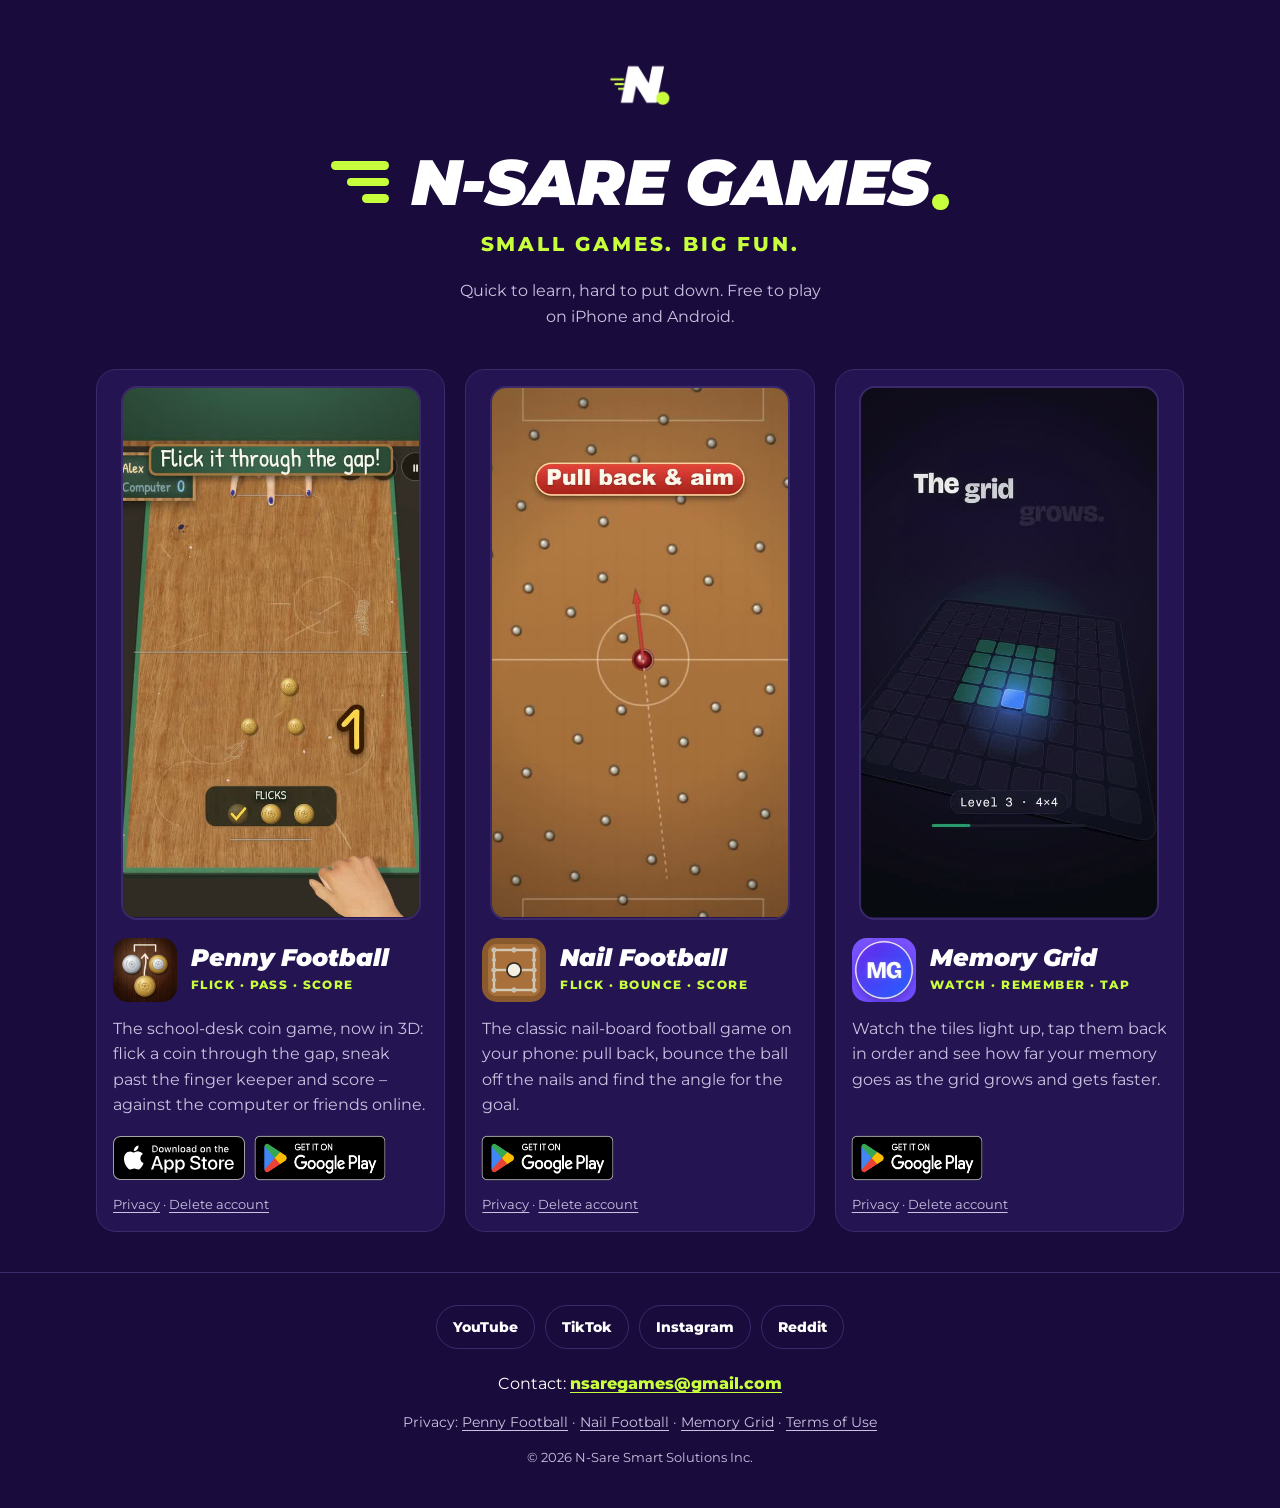
==== games/index.html @ 1e8a56ae "Add games page, privacy, delete-account and terms pages; Games link in menu Co-Authored-By: Claude O" ====
<!doctype html>
<html lang="en">
<head>
<meta charset="utf-8">
<meta name="viewport" content="width=device-width, initial-scale=1">
<title>N-Sare Games – Small Games. Big Fun.</title>
<meta name="description" content="Free mobile games by N-Sare Games: Penny Football, Nail Football and Memory Grid. Download on Google Play and the App Store.">
<meta name="theme-color" content="#1A0B3D">
<link rel="canonical" href="https://nsaresmartsolutions.com/games/">
<meta property="og:type" content="website">
<meta property="og:site_name" content="N-Sare Games">
<meta property="og:title" content="N-Sare Games – Small Games. Big Fun.">
<meta property="og:description" content="Penny Football, Nail Football and Memory Grid – free games for iPhone and Android.">
<meta property="og:url" content="https://nsaresmartsolutions.com/games/">
<meta property="og:image" content="https://nsaresmartsolutions.com/assets/img/og-image.jpg">
<meta property="og:image:width" content="1200">
<meta property="og:image:height" content="630">
<meta name="twitter:card" content="summary_large_image">
<link rel="icon" href="../assets/img/favicon.ico" sizes="any">
<link rel="icon" type="image/png" href="../assets/img/favicon-48.png">
<link rel="apple-touch-icon" href="../assets/img/apple-touch-icon.png">
<link rel="preload" href="../assets/fonts/montserrat-latin-900-italic.woff2" as="font" type="font/woff2" crossorigin>
<link rel="stylesheet" href="../assets/site.css">
<script type="application/ld+json">
{"@context":"https://schema.org","@type":"Organization","name":"N-Sare Games","legalName":"N-Sare Smart Solutions Inc.","url":"https://nsaresmartsolutions.com/games/","logo":"https://nsaresmartsolutions.com/assets/img/apple-touch-icon.png","email":"nsaregames@gmail.com","sameAs":["https://www.youtube.com/@nsaregames","https://www.tiktok.com/@nsaregames","https://www.instagram.com/nsaregames","https://www.reddit.com/user/NsareGames"]}
</script>
</head>
<body>

<header class="hero wrap">
  <img class="logo" src="../assets/img/logo-192.webp" width="88" height="88" alt="">
  <h1 class="wordmark" aria-label="N-Sare Games.">
    <span class="lines" aria-hidden="true"><i></i><i></i><i></i></span>N-SARE GAMES<span class="dot" aria-hidden="true"></span>
  </h1>
  <p class="slogan">Small games. Big fun.</p>
  <p class="intro">Quick to learn, hard to put down. Free to play on iPhone and Android.</p>
</header>

<main class="wrap">
  <section class="games" aria-label="Our games">

    <article class="game" id="penny-football">
      <div class="clip">
        <video autoplay muted loop playsinline preload="metadata" poster="../assets/video/pennyfootball-poster.jpg" aria-label="Penny Football gameplay">
          <source src="../assets/video/pennyfootball.mp4" type="video/mp4">
        </video>
      </div>
      <div class="head">
        <img class="icon" src="../assets/img/icon-pennyfootball.webp" width="64" height="64" alt="Penny Football icon">
        <div>
          <h2>Penny Football</h2>
          <p class="tag">Flick · Pass · Score</p>
        </div>
      </div>
      <p class="pitch">The school-desk coin game, now in 3D: flick a coin through the gap, sneak past the finger keeper and score – against the computer or friends online.</p>
      <div class="badges">
        <a class="apple" href="https://apps.apple.com/app/id6820253275" rel="noopener"><img src="../assets/badges/app-store.svg" width="132" height="44" alt="Download on the App Store"></a>
        <a class="google" href="https://play.google.com/store/apps/details?id=com.nsaresmartsolutions.pennyfootball" rel="noopener"><img src="../assets/badges/google-play.png" width="171" height="66" alt="Get it on Google Play"></a>
      </div>
      <p class="links"><a href="../pennyfootball/privacy/">Privacy</a> · <a href="../pennyfootball/delete-account/">Delete account</a></p>
    </article>

    <article class="game" id="nail-football">
      <div class="clip">
        <video autoplay muted loop playsinline preload="metadata" poster="../assets/video/nailfootball-poster.jpg" aria-label="Nail Football gameplay">
          <source src="../assets/video/nailfootball.mp4" type="video/mp4">
        </video>
      </div>
      <div class="head">
        <img class="icon" src="../assets/img/icon-nailfootball.webp" width="64" height="64" alt="Nail Football icon">
        <div>
          <h2>Nail Football</h2>
          <p class="tag">Flick · Bounce · Score</p>
        </div>
      </div>
      <p class="pitch">The classic nail-board football game on your phone: pull back, bounce the ball off the nails and find the angle for the goal.</p>
      <div class="badges">
        <a class="google" href="https://play.google.com/store/apps/details?id=com.nailfootball.app" rel="noopener"><img src="../assets/badges/google-play.png" width="171" height="66" alt="Get it on Google Play"></a>
      </div>
      <p class="links"><a href="../nailfootball/privacy/">Privacy</a> · <a href="../nailfootball/delete-account/">Delete account</a></p>
    </article>

    <article class="game" id="memory-grid">
      <div class="clip">
        <video autoplay muted loop playsinline preload="metadata" poster="../assets/video/memorygrid-poster.jpg" aria-label="Memory Grid gameplay">
          <source src="../assets/video/memorygrid.mp4" type="video/mp4">
        </video>
      </div>
      <div class="head">
        <img class="icon" src="../assets/img/icon-memorygrid.webp" width="64" height="64" alt="Memory Grid icon">
        <div>
          <h2>Memory Grid</h2>
          <p class="tag">Watch · Remember · Tap</p>
        </div>
      </div>
      <p class="pitch">Watch the tiles light up, tap them back in order and see how far your memory goes as the grid grows and gets faster.</p>
      <div class="badges">
        <a class="google" href="https://play.google.com/store/apps/details?id=com.nsare.memorygrid" rel="noopener"><img src="../assets/badges/google-play.png" width="171" height="66" alt="Get it on Google Play"></a>
      </div>
      <p class="links"><a href="../memorygrid/privacy/">Privacy</a> · <a href="../memorygrid/delete-account/">Delete account</a></p>
    </article>

  </section>
</main>

<footer class="site-footer">
  <div class="wrap">
    <ul class="social" aria-label="Follow N-Sare Games">
      <li><a href="https://www.youtube.com/@nsaregames" rel="noopener">YouTube</a></li>
      <li><a href="https://www.tiktok.com/@nsaregames" rel="noopener">TikTok</a></li>
      <li><a href="https://www.instagram.com/nsaregames" rel="noopener">Instagram</a></li>
      <li><a href="https://www.reddit.com/user/NsareGames" rel="noopener">Reddit</a></li>
    </ul>
    <p class="contact">Contact: <a href="mailto:nsaregames@gmail.com">nsaregames@gmail.com</a></p>
    <p class="legal-links">
      Privacy: <a href="../pennyfootball/privacy/">Penny Football</a> · <a href="../nailfootball/privacy/">Nail Football</a> · <a href="../memorygrid/privacy/">Memory Grid</a> · <a href="../terms/">Terms of Use</a>
    </p>
    <p class="copy">© 2026 N-Sare Smart Solutions Inc.</p>
  </div>
</footer>

<script>
  // Respect "reduce motion": stop the looping clips and show the still image instead.
  if (window.matchMedia && matchMedia('(prefers-reduced-motion: reduce)').matches) {
    document.querySelectorAll('video').forEach(function (v) { v.removeAttribute('autoplay'); v.pause(); });
  }
</script>
</body>
</html>
---- assets/site.css ----
/* N-Sare Games – shared styles. Brand: flat #1A0B3D, accent #C8FF3D, white text. No shadows, no glow. */
@font-face { font-family: "Montserrat"; font-style: normal; font-weight: 400; font-display: swap; src: url("fonts/montserrat-latin-400-normal.woff2") format("woff2"); }
@font-face { font-family: "Montserrat"; font-style: normal; font-weight: 800; font-display: swap; src: url("fonts/montserrat-latin-800-normal.woff2") format("woff2"); }
@font-face { font-family: "Montserrat"; font-style: italic; font-weight: 900; font-display: swap; src: url("fonts/montserrat-latin-900-italic.woff2") format("woff2"); }

:root {
  --bg: #1A0B3D;
  --surface: #241452;
  --line: #3A2A6B;
  --accent: #C8FF3D;
  --text: #FFFFFF;
  --muted: #C9C2E0;
  --radius: 20px;
  color-scheme: dark;
}

* { box-sizing: border-box; }
html { -webkit-text-size-adjust: 100%; }
body {
  margin: 0;
  background: var(--bg);
  color: var(--text);
  font-family: "Montserrat", system-ui, -apple-system, "Segoe UI", Roboto, Arial, sans-serif;
  font-weight: 400;
  font-size: 16px;
  line-height: 1.6;
  -webkit-font-smoothing: antialiased;
}
img, video { display: block; max-width: 100%; }
a { color: var(--accent); text-underline-offset: 3px; }
a:hover { text-decoration-thickness: 2px; }
:focus-visible { outline: 3px solid var(--accent); outline-offset: 3px; border-radius: 6px; }

.wrap { max-width: 1120px; margin: 0 auto; padding: 0 16px; }

/* ---------- Wordmark ---------- */
.wordmark {
  display: inline-flex; align-items: center; gap: .35em;
  font-weight: 900; font-style: italic; letter-spacing: -.01em; line-height: 1;
  color: var(--text); text-decoration: none; white-space: nowrap;
}
.wordmark .lines { display: inline-flex; flex-direction: column; align-items: flex-end; gap: .12em; }
.wordmark .lines i { display: block; height: .14em; border-radius: .07em; background: var(--accent); }
.wordmark .lines i:nth-child(1) { width: .9em; }
.wordmark .lines i:nth-child(2) { width: .65em; }
.wordmark .lines i:nth-child(3) { width: .42em; }
.wordmark .dot { display: inline-block; width: .26em; height: .26em; border-radius: 50%; background: var(--accent); margin-left: -.3em; align-self: flex-end; margin-bottom: .06em; }
.slogan { font-weight: 800; color: var(--accent); letter-spacing: .14em; text-transform: uppercase; }

/* ---------- Games page ---------- */
.hero { text-align: center; padding: 40px 0 28px; }
.hero .logo { width: 88px; height: 88px; border-radius: 22px; margin: 0 auto 22px; }
.hero h1 { margin: 0; font-size: clamp(30px, 9vw, 64px); }
.hero .slogan { margin: 14px 0 0; font-size: clamp(13px, 3.6vw, 20px); }
.hero .intro { margin: 18px auto 0; max-width: 34ch; color: var(--muted); font-size: 16px; }

.games { display: grid; gap: 20px; grid-template-columns: 1fr; padding: 12px 0 40px; }
@media (min-width: 760px) { .games { grid-template-columns: repeat(2, 1fr); } }
@media (min-width: 1040px) { .games { grid-template-columns: repeat(3, 1fr); } }

.game {
  background: var(--surface);
  border: 1px solid var(--line);
  border-radius: var(--radius);
  padding: 16px;
  display: flex; flex-direction: column;
}
.game .clip {
  position: relative; aspect-ratio: 9 / 16; width: 100%; max-width: 300px; margin: 0 auto 18px;
  border-radius: 16px; overflow: hidden; background: #0E0626; border: 2px solid var(--line);
}
.game .clip video, .game .clip img { width: 100%; height: 100%; object-fit: cover; }
.game .head { display: flex; align-items: center; gap: 14px; }
.game .icon { width: 64px; height: 64px; border-radius: 15px; flex: none; }
.game h2 { margin: 0; font-weight: 900; font-style: italic; font-size: 24px; line-height: 1.1; }
.game .tag { margin: 4px 0 0; font-weight: 800; font-size: 12px; letter-spacing: .12em; text-transform: uppercase; color: var(--accent); }
.game .pitch { margin: 14px 0 18px; color: var(--muted); flex: 1; }
.badges { display: flex; flex-wrap: wrap; align-items: center; gap: 4px 10px; }
.badges a { display: block; line-height: 0; border-radius: 8px; }
.badges .apple img { height: 44px; width: auto; }
.badges .google img { height: 66px; width: auto; margin: -11px -10px; } /* PNG has built-in clear space */
.game .links { margin: 14px 0 0; font-size: 13px; color: var(--muted); }
.game .links a { color: var(--muted); }

/* ---------- Footer ---------- */
.site-footer { border-top: 1px solid var(--line); padding: 32px 0 40px; text-align: center; }
.social { display: flex; flex-wrap: wrap; justify-content: center; gap: 10px; margin: 0 0 22px; padding: 0; list-style: none; }
.social a {
  display: inline-flex; align-items: center; gap: 8px; padding: 10px 16px; min-height: 44px;
  border: 1px solid var(--line); border-radius: 999px; color: var(--text); text-decoration: none; font-weight: 800; font-size: 14px;
}
.social a:hover { border-color: var(--accent); color: var(--accent); }
.social svg { width: 18px; height: 18px; fill: currentColor; }
.site-footer .contact { margin: 0 0 14px; }
.site-footer .contact a { font-weight: 800; }
.legal-links { margin: 0 0 14px; font-size: 14px; color: var(--muted); }
.legal-links a { color: var(--muted); }
.copy { margin: 0; font-size: 13px; color: var(--muted); }

/* ---------- Legal pages ---------- */
.topbar { display: flex; align-items: center; justify-content: space-between; gap: 12px; padding: 18px 0; border-bottom: 1px solid var(--line); }
.topbar .wordmark { font-size: 20px; }
.topbar .back { font-weight: 800; font-size: 14px; color: var(--muted); text-decoration: none; white-space: nowrap; }
.topbar .back:hover { color: var(--accent); }

.doc { max-width: 760px; margin: 0 auto; padding: 36px 0 56px; }
.doc .kicker { margin: 0 0 8px; font-weight: 800; font-size: 13px; letter-spacing: .14em; text-transform: uppercase; color: var(--accent); }
.doc h1 { margin: 0 0 10px; font-weight: 900; font-style: italic; font-size: clamp(28px, 7vw, 44px); line-height: 1.1; }
.doc .updated { margin: 0 0 24px; color: var(--muted); font-size: 14px; }
.doc .lede { font-size: 18px; color: var(--text); margin: 0 0 28px; }
.doc h2 { margin: 40px 0 12px; font-weight: 900; font-style: italic; font-size: 22px; line-height: 1.2; }
.doc h3 { margin: 22px 0 8px; font-weight: 800; font-size: 17px; }
.doc p, .doc li { color: var(--muted); }
.doc strong { color: var(--text); font-weight: 800; }
.doc ul, .doc ol { padding-left: 22px; }
.doc li { margin-bottom: 8px; }
.doc li::marker { color: var(--accent); font-weight: 800; }

.toc { background: var(--surface); border: 1px solid var(--line); border-radius: 14px; padding: 16px 20px; margin: 0 0 8px; }
.toc p { margin: 0 0 8px; font-weight: 800; font-size: 12px; letter-spacing: .14em; text-transform: uppercase; color: var(--text); }
.toc ol { margin: 0; padding-left: 20px; columns: 1; }
@media (min-width: 600px) { .toc ol { columns: 2; column-gap: 32px; } }
.toc li { margin: 0 0 4px; break-inside: avoid; }
.toc a { color: var(--muted); text-decoration: none; }
.toc a:hover { color: var(--accent); }

.note { background: var(--surface); border: 1px solid var(--line); border-left: 4px solid var(--accent); border-radius: 10px; padding: 14px 18px; margin: 18px 0; }
.note p { margin: 0; color: var(--text); }
.note p + p { margin-top: 8px; }

.table-wrap { overflow-x: auto; margin: 12px 0 18px; border: 1px solid var(--line); border-radius: 12px; }
table { width: 100%; border-collapse: collapse; font-size: 14px; min-width: 520px; }
th, td { text-align: left; vertical-align: top; padding: 10px 14px; border-bottom: 1px solid var(--line); }
tr:last-child td { border-bottom: 0; }
th { background: var(--surface); font-weight: 800; font-size: 12px; letter-spacing: .08em; text-transform: uppercase; color: var(--text); }
td { color: var(--muted); }
td:first-child { color: var(--text); font-weight: 800; }
@media (max-width: 599px) {
  table { min-width: 0; }
  thead { display: none; }
  tr { display: block; padding: 10px 0; border-bottom: 1px solid var(--line); }
  tr:last-child { border-bottom: 0; }
  td { display: block; border: 0; padding: 3px 14px; }
}

.steps { counter-reset: s; list-style: none; padding-left: 0 !important; }
.steps li { position: relative; padding-left: 46px; margin-bottom: 14px; min-height: 32px; }
.steps li::before {
  counter-increment: s; content: counter(s); position: absolute; left: 0; top: -2px;
  width: 32px; height: 32px; border-radius: 50%; background: var(--accent); color: var(--bg);
  font-weight: 900; font-style: italic; display: flex; align-items: center; justify-content: center;
}
.btn {
  display: inline-block; background: var(--accent); color: var(--bg); text-decoration: none;
  font-weight: 800; padding: 12px 20px; border-radius: 999px; min-height: 44px;
}
.btn:hover { text-decoration: none; background: #D8FF6E; }
code { font-family: ui-monospace, SFMono-Regular, Menlo, Consolas, monospace; font-size: .92em; color: var(--text); background: var(--surface); border: 1px solid var(--line); padding: 1px 6px; border-radius: 6px; }

@media (prefers-reduced-motion: reduce) { * { scroll-behavior: auto !important; } }
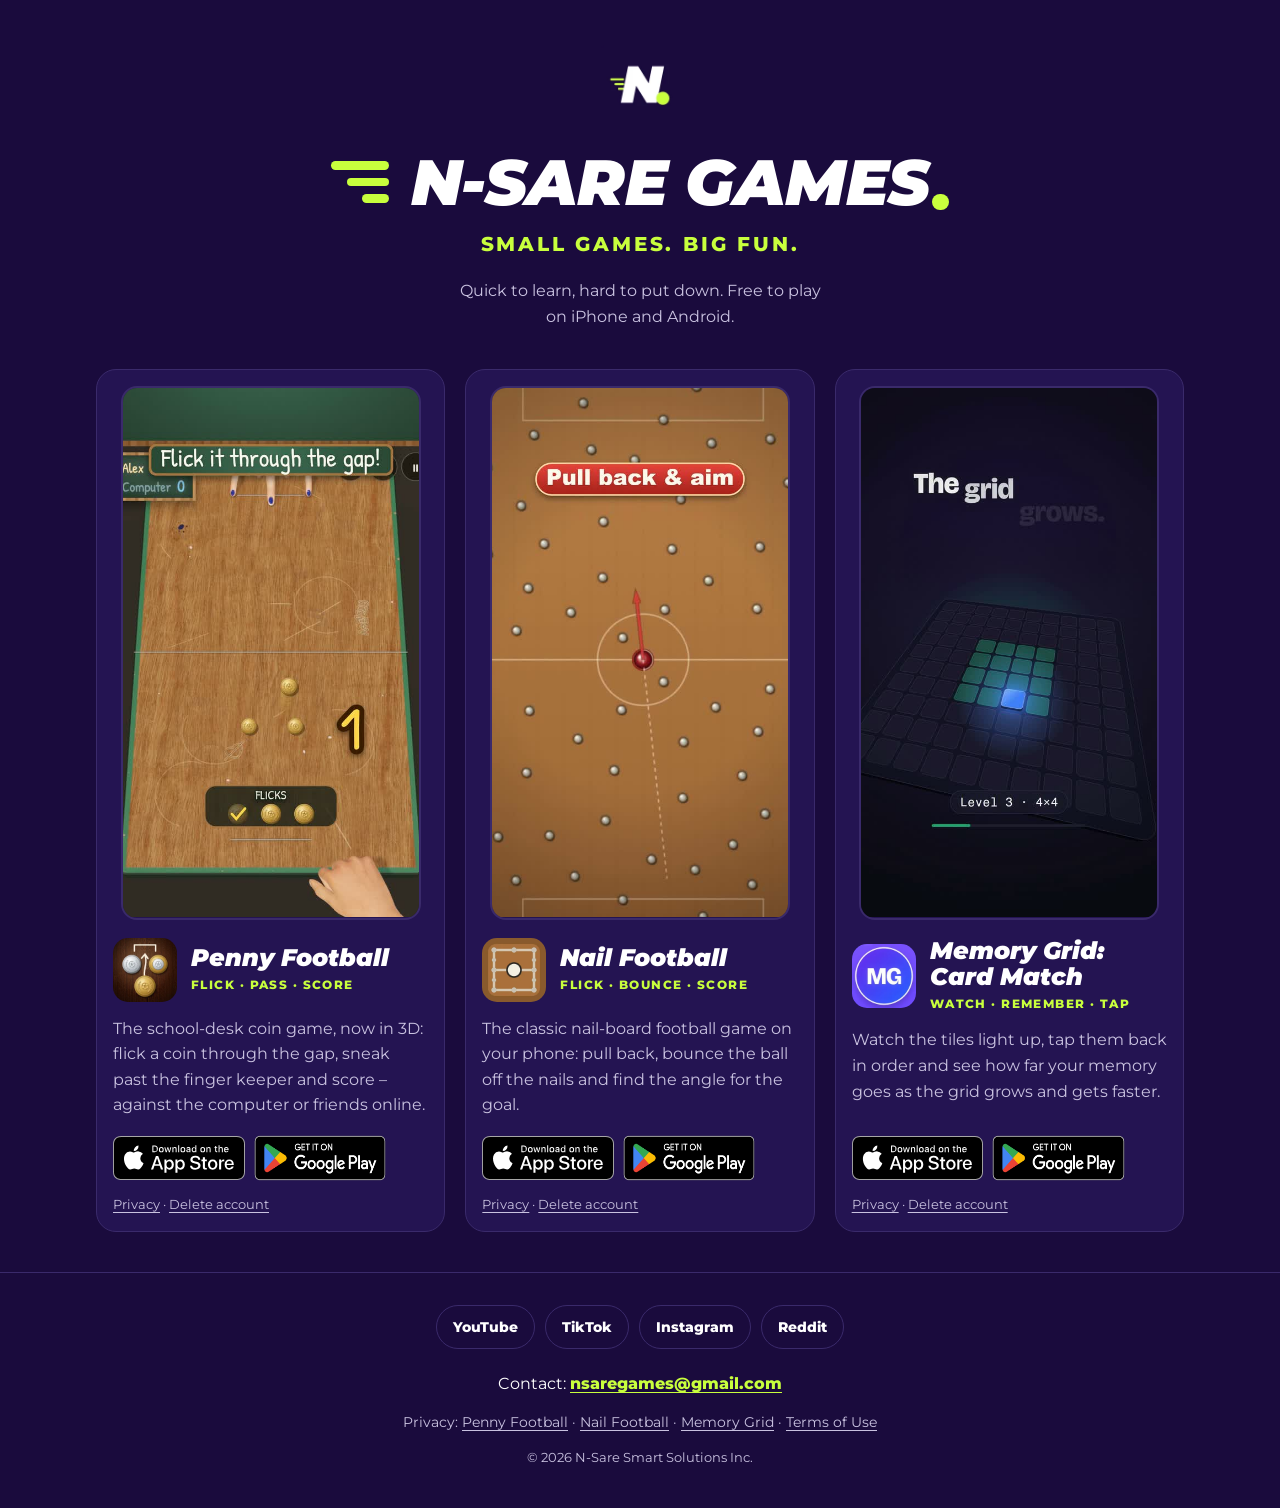
==== commit b912e0ed: "Games page: add App Store badges for Nail Football and Memory Grid; rename to Memory Grid: Card Matc" ====
--- a/games/index.html
+++ b/games/index.html
@@ -75,6 +75,7 @@
       </div>
       <p class="pitch">The classic nail-board football game on your phone: pull back, bounce the ball off the nails and find the angle for the goal.</p>
       <div class="badges">
+        <a class="apple" href="https://apps.apple.com/app/id6813600041" rel="noopener"><img src="../assets/badges/app-store.svg" width="132" height="44" alt="Download on the App Store"></a>
         <a class="google" href="https://play.google.com/store/apps/details?id=com.nailfootball.app" rel="noopener"><img src="../assets/badges/google-play.png" width="171" height="66" alt="Get it on Google Play"></a>
       </div>
       <p class="links"><a href="../nailfootball/privacy/">Privacy</a> · <a href="../nailfootball/delete-account/">Delete account</a></p>
@@ -89,12 +90,13 @@
       <div class="head">
         <img class="icon" src="../assets/img/icon-memorygrid.webp" width="64" height="64" alt="Memory Grid icon">
         <div>
-          <h2>Memory Grid</h2>
+          <h2>Memory Grid: Card Match</h2>
           <p class="tag">Watch · Remember · Tap</p>
         </div>
       </div>
       <p class="pitch">Watch the tiles light up, tap them back in order and see how far your memory goes as the grid grows and gets faster.</p>
       <div class="badges">
+        <a class="apple" href="https://apps.apple.com/app/id6813694094" rel="noopener"><img src="../assets/badges/app-store.svg" width="132" height="44" alt="Download on the App Store"></a>
         <a class="google" href="https://play.google.com/store/apps/details?id=com.nsare.memorygrid" rel="noopener"><img src="../assets/badges/google-play.png" width="171" height="66" alt="Get it on Google Play"></a>
       </div>
       <p class="links"><a href="../memorygrid/privacy/">Privacy</a> · <a href="../memorygrid/delete-account/">Delete account</a></p>
